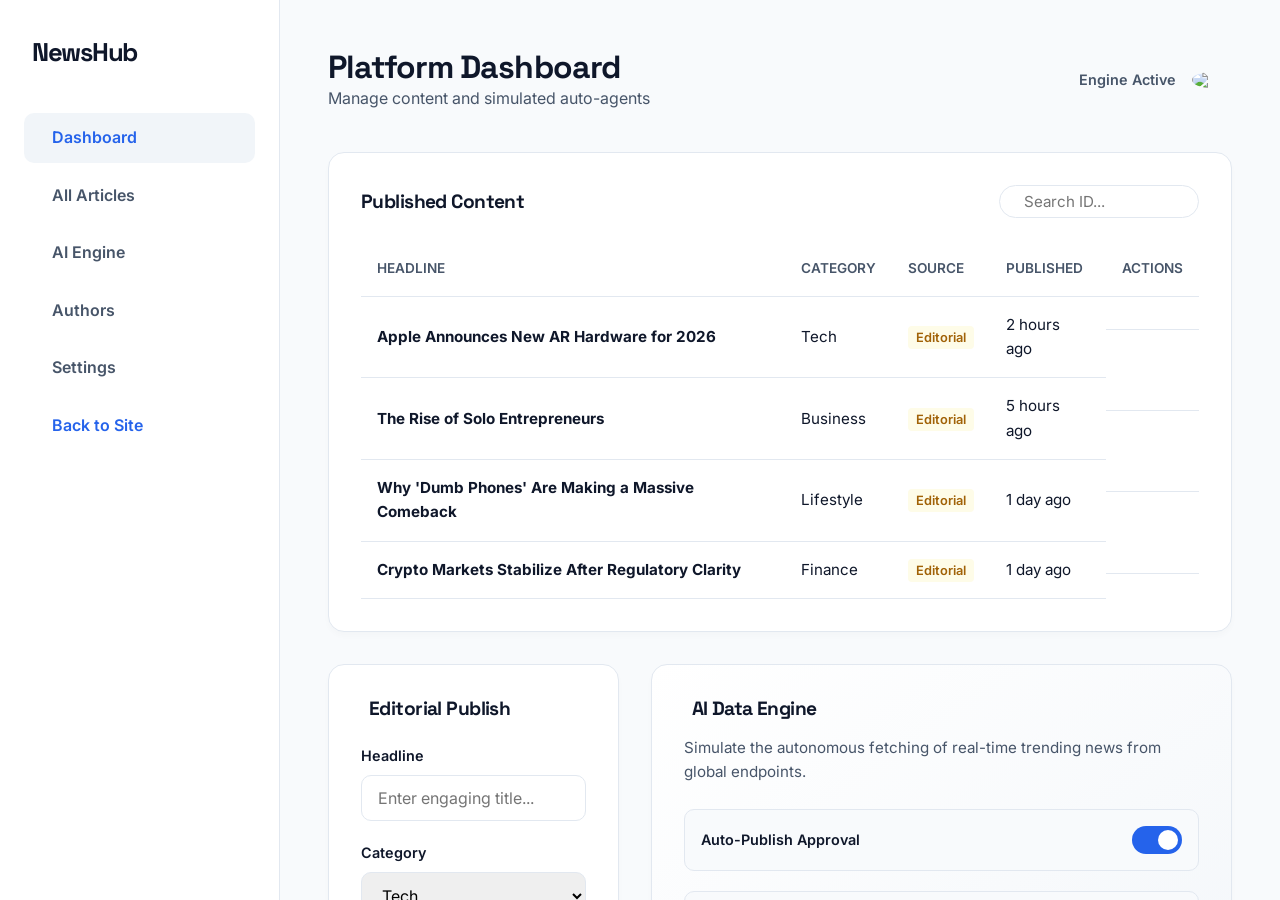
==== admin.html @ 38de65a8 "news" ====
<!DOCTYPE html>
<html lang="en">

<head>
    <meta charset="UTF-8">
    <meta name="viewport" content="width=device-width, initial-scale=1.0">
    <title>Dashboard | NewsHub Simulator</title>
    <link rel="stylesheet" href="style.css">
    <link
        href="https://fonts.googleapis.com/css2?family=Inter:wght@400;500;600;700&family=Space+Grotesk:wght@700&display=swap"
        rel="stylesheet">
    <script src="https://unpkg.com/@phosphor-icons/web"></script>
    <style>
        body {
            background: #f8fafc;
        }
    </style>
</head>

<body>
    <div class="admin-layout">
        <!-- Sidebar -->
        <aside class="admin-sidebar">
            <a href="index.html" class="logo">
                <span class="logo-icon"><i class="ph-fill ph-check-circle"></i></span>
                NewsHub
            </a>

            <nav class="admin-menu">
                <a href="admin.html" class="active"><i class="ph ph-squares-four"></i> Dashboard</a>
                <a href="#"><i class="ph ph-file-text"></i> All Articles</a>
                <a href="#"><i class="ph ph-robot"></i> AI Engine</a>
                <a href="#"><i class="ph ph-users"></i> Authors</a>
                <a href="#"><i class="ph ph-gear"></i> Settings</a>
                <a href="index.html" style="margin-top: auto; color: var(--accent-blue);"><i
                        class="ph ph-arrow-left"></i> Back to Site</a>
            </nav>
        </aside>

        <!-- Main Content -->
        <main class="admin-main">
            <header class="admin-header animate-in">
                <div>
                    <h1 style="font-size: 2rem;">Platform Dashboard</h1>
                    <p style="color: var(--text-muted);">Manage content and simulated auto-agents</p>
                </div>
                <div style="display: flex; gap: 16px; align-items: center;">
                    <span style="font-size: 0.9rem; font-weight: 600; color: var(--text-muted);"><i
                            class="ph-fill ph-circle text-green-500"></i> Engine Active</span>
                    <img src="https://ui-avatars.com/api/?name=Admin&background=0f172a&color=fff"
                        style="width: 40px; border-radius: 50%;">
                </div>
            </header>

            <div class="admin-panel-grid">
                <!-- Data Table (Right/Bottom Side) -->
                <div class="admin-box animate-in" style="animation-delay: 0.1s; grid-column: 1 / -1;">
                    <div
                        style="display: flex; justify-content: space-between; align-items: center; margin-bottom: 24px;">
                        <h3 style="font-size: 1.2rem;">Published Content</h3>
                        <div class="search-bar"
                            style="width: 200px; padding: 6px 16px; background: white; border: 1px solid var(--border-color);">
                            <i class="ph ph-magnifying-glass"></i>
                            <input type="text" placeholder="Search ID..." disabled>
                        </div>
                    </div>

                    <div style="overflow-x: auto;">
                        <table class="data-table">
                            <thead>
                                <tr>
                                    <th>Headline</th>
                                    <th>Category</th>
                                    <th>Source</th>
                                    <th>Published</th>
                                    <th>Actions</th>
                                </tr>
                            </thead>
                            <tbody id="admin-table-body">
                                <!-- Populated dynamically by script.js JS -->
                            </tbody>
                        </table>
                    </div>
                </div>

                <!-- Simulation Tools -->
                <div class="admin-box animate-in" style="animation-delay: 0.2s;">
                    <h3 style="font-size: 1.2rem; margin-bottom: 24px; display: flex; align-items: center; gap: 8px;">
                        <i class="ph-bold ph-pencil-line"></i> Editorial Publish
                    </h3>

                    <div class="form-group">
                        <label>Headline</label>
                        <input type="text" id="admin-title" class="form-control" placeholder="Enter engaging title...">
                    </div>

                    <div class="form-group">
                        <label>Category</label>
                        <select id="admin-category" class="form-control">
                            <option value="Tech">Tech</option>
                            <option value="Business">Business</option>
                            <option value="Finance">Finance</option>
                            <option value="Lifestyle">Lifestyle</option>
                        </select>
                    </div>

                    <div class="form-group">
                        <label>Article Content</label>
                        <textarea id="admin-desc" class="form-control"
                            placeholder="Write or paste full content here..."></textarea>
                    </div>

                    <button id="publish-btn" class="btn btn-dark" style="width: 100%; justify-content: center;">Publish
                        Story</button>
                </div>

                <div class="admin-box animate-in"
                    style="animation-delay: 0.3s; background: linear-gradient(145deg, white, var(--hover-bg));">
                    <h3 style="font-size: 1.2rem; margin-bottom: 16px; display: flex; align-items: center; gap: 8px;">
                        <i class="ph-fill ph-robot text-blue-500"></i> AI Data Engine
                    </h3>

                    <p style="font-size: 0.95rem; color: var(--text-muted); margin-bottom: 24px;">
                        Simulate the autonomous fetching of real-time trending news from global endpoints.
                    </p>

                    <div class="switch-wrapper">
                        <span style="font-weight: 600; font-size: 0.9rem;">Auto-Publish Approval</span>
                        <label class="switch">
                            <input type="checkbox" checked>
                            <span class="slider"></span>
                        </label>
                    </div>

                    <div class="switch-wrapper">
                        <span style="font-weight: 600; font-size: 0.9rem;">High-Frequency Pull</span>
                        <label class="switch">
                            <input type="checkbox">
                            <span class="slider"></span>
                        </label>
                    </div>

                    <button id="auto-news-btn" class="btn btn-primary"
                        style="width: 100%; justify-content: center; margin-top: 16px;">
                        <i class="ph-bold ph-arrows-clockwise"></i> Trigger Manual Fetch
                    </button>
                </div>
            </div>
        </main>
    </div>

    <script src="script.js"></script>
</body>

</html>
---- style.css ----
:root {
    --bg-color: #fafafa;
    --text-main: #0f172a;
    --text-muted: #475569;
    --accent-yellow: #fde047;
    --accent-blue: #2563eb;
    --accent-black: #0f172a;
    --border-color: #e2e8f0;
    --card-bg: #ffffff;
    --hover-bg: #f1f5f9;
    --glass-bg: rgba(255, 255, 255, 0.75);
    --glass-border: rgba(255, 255, 255, 0.6);

    --font-heading: 'Space Grotesk', sans-serif;
    --font-body: 'Inter', sans-serif;

    --transition: all 0.3s cubic-bezier(0.25, 0.8, 0.25, 1);
    --shadow-soft: 0 10px 40px -10px rgba(0, 0, 0, 0.08);
    --shadow-hover: 0 20px 40px -10px rgba(0, 0, 0, 0.12);

    --radius-sm: 10px;
    --radius-md: 16px;
    --radius-lg: 24px;
    --radius-full: 9999px;
}

html {
    scroll-behavior: smooth;
}

* {
    margin: 0;
    padding: 0;
    box-sizing: border-box;
}

body {
    font-family: var(--font-body);
    background-color: var(--bg-color);
    color: var(--text-main);
    line-height: 1.6;
    -webkit-font-smoothing: antialiased;
    overflow-x: hidden;
}

img {
    max-width: 100%;
    display: block;
    border-radius: inherit;
}

a {
    text-decoration: none;
    color: inherit;
}

.container {
    max-width: 1280px;
    margin: 0 auto;
    padding: 0 24px;
}

/* Glassmorphism Classes */
.glass {
    background: var(--glass-bg);
    backdrop-filter: blur(16px);
    -webkit-backdrop-filter: blur(16px);
    border: 1px solid var(--glass-border);
    box-shadow: 0 4px 24px rgba(0, 0, 0, 0.04);
}

.glass-card {
    background: linear-gradient(135deg, rgba(255, 255, 255, 1) 0%, rgba(255, 255, 255, 0.8) 100%);
    box-shadow: var(--shadow-soft);
    border: 1px solid rgba(255, 255, 255, 0.8);
    border-radius: var(--radius-md);
}

/* Typography */
h1,
h2,
h3,
h4,
h5 {
    font-family: var(--font-heading);
    font-weight: 700;
    line-height: 1.2;
    letter-spacing: -0.03em;
}

/* Base Buttons */
.btn {
    display: inline-flex;
    align-items: center;
    gap: 8px;
    padding: 12px 24px;
    border-radius: var(--radius-full);
    font-weight: 600;
    font-size: 0.95rem;
    cursor: pointer;
    transition: var(--transition);
    border: none;
    font-family: var(--font-body);
}

.btn-primary {
    background: var(--accent-blue);
    color: white;
}

.btn-primary:hover {
    background: #1d4ed8;
    transform: translateY(-2px);
    box-shadow: 0 10px 20px rgba(37, 99, 235, 0.25);
}

.btn-dark {
    background: var(--accent-black);
    color: white;
}

.btn-dark:hover {
    background: #1e293b;
    transform: translateY(-2px);
    box-shadow: 0 10px 20px rgba(15, 23, 42, 0.2);
}

.btn-accent {
    background: var(--accent-yellow);
    color: var(--accent-black);
}

.btn-accent:hover {
    background: #facc15;
    transform: translateY(-2px);
    box-shadow: 0 10px 20px rgba(253, 224, 71, 0.4);
}

.btn-outline {
    background: transparent;
    border: 1px solid var(--border-color);
    color: var(--text-main);
}

.btn-outline:hover {
    border-color: var(--accent-blue);
    color: var(--accent-blue);
}

.btn-small {
    padding: 8px 16px;
    font-size: 0.85rem;
}

.btn-danger {
    background: #fee2e2;
    color: #ef4444;
}

.btn-danger:hover {
    background: #fca5a5;
    color: white;
}


/* Navbar */
.navbar {
    position: sticky;
    top: 0;
    z-index: 1000;
    padding: 16px 0;
    transition: var(--transition);
}

.nav-container {
    display: flex;
    align-items: center;
    justify-content: space-between;
}

.logo {
    font-family: var(--font-heading);
    font-size: 1.6rem;
    font-weight: 800;
    display: flex;
    align-items: center;
    gap: 8px;
    letter-spacing: -0.05em;
}

.logo-icon {
    color: var(--accent-blue);
    font-size: 2rem;
}

.nav-links {
    display: flex;
    gap: 32px;
}

.nav-links a {
    font-weight: 500;
    font-size: 0.95rem;
    color: var(--text-muted);
    transition: var(--transition);
    position: relative;
}

.nav-links a::after {
    content: '';
    position: absolute;
    width: 0;
    height: 2px;
    bottom: -4px;
    left: 0;
    background: var(--accent-blue);
    transition: var(--transition);
}

.nav-links a:hover,
.nav-links a.active {
    color: var(--text-main);
}

.nav-links a:hover::after,
.nav-links a.active::after {
    width: 100%;
}

.search-bar {
    display: flex;
    align-items: center;
    background: var(--hover-bg);
    padding: 10px 18px;
    border-radius: var(--radius-full);
    width: 280px;
    transition: var(--transition);
    border: 1px solid transparent;
}

.search-bar:focus-within {
    border-color: rgba(37, 99, 235, 0.3);
    background: white;
    box-shadow: 0 0 0 4px rgba(37, 99, 235, 0.1);
}

.search-bar i {
    color: var(--text-muted);
    font-size: 1.2rem;
    margin-right: 8px;
}

.search-bar input {
    border: none;
    background: transparent;
    outline: none;
    width: 100%;
    font-family: var(--font-body);
    font-size: 0.95rem;
}

.mobile-menu-btn {
    display: none;
    background: none;
    border: none;
    font-size: 2rem;
    cursor: pointer;
    color: var(--text-main);
}

/* Feature Slider Hero Section */
.hero-slider-section {
    position: relative;
    border-radius: var(--radius-lg);
    overflow: hidden;
    margin: 40px auto;
    height: 500px;
    background: var(--accent-black);
    color: white;
    box-shadow: var(--shadow-hover);
}

.slider-container {
    height: 100%;
    position: relative;
}

.slide {
    position: absolute;
    top: 0;
    left: 0;
    width: 100%;
    height: 100%;
    opacity: 0;
    transition: opacity 0.8s ease-in-out;
    display: flex;
    align-items: flex-end;
    background-size: cover;
    background-position: center;
}

.slide.active {
    opacity: 1;
    z-index: 2;
}

.slide-gradient {
    position: absolute;
    inset: 0;
    background: linear-gradient(to top, rgba(0, 0, 0, 0.9) 0%, rgba(0, 0, 0, 0.4) 50%, rgba(0, 0, 0, 0.1) 100%);
    z-index: 1;
}

.slide-content {
    position: relative;
    z-index: 2;
    padding: 60px;
    max-width: 800px;
}

.slide-tag {
    display: inline-block;
    padding: 6px 16px;
    background: var(--accent-yellow);
    color: var(--accent-black);
    font-weight: 700;
    font-size: 0.85rem;
    border-radius: var(--radius-full);
    margin-bottom: 20px;
    text-transform: uppercase;
    letter-spacing: 0.05em;
}

.slide-title {
    font-size: 3.2rem;
    margin-bottom: 16px;
    line-height: 1.1;
}

.slide-desc {
    font-size: 1.1rem;
    color: #cbd5e1;
    margin-bottom: 24px;
    opacity: 0.9;
}

.slider-controls {
    position: absolute;
    bottom: 40px;
    right: 60px;
    z-index: 3;
    display: flex;
    gap: 12px;
}

.slider-btn {
    background: rgba(255, 255, 255, 0.2);
    backdrop-filter: blur(8px);
    border: none;
    color: white;
    width: 48px;
    height: 48px;
    border-radius: 50%;
    cursor: pointer;
    display: flex;
    align-items: center;
    justify-content: center;
    font-size: 1.5rem;
    transition: var(--transition);
}

.slider-btn:hover {
    background: var(--accent-blue);
    transform: scale(1.1);
}

/* Page Layouts */
.main-layout {
    display: grid;
    grid-template-columns: 1fr 350px;
    gap: 48px;
    margin-bottom: 80px;
}

/* Categories Widget */
.categories-wrapper {
    display: flex;
    gap: 12px;
    margin-bottom: 40px;
    overflow-x: auto;
    padding-bottom: 8px;
    scrollbar-width: none;
    /* Firefox */
}

.categories-wrapper::-webkit-scrollbar {
    display: none;
}

/* Chrome */

.category-btn {
    padding: 10px 24px;
    border-radius: var(--radius-full);
    border: 1px solid var(--border-color);
    background: white;
    font-weight: 600;
    font-size: 0.95rem;
    cursor: pointer;
    transition: var(--transition);
    white-space: nowrap;
    box-shadow: 0 2px 10px rgba(0, 0, 0, 0.02);
}

.category-btn:hover {
    border-color: var(--accent-blue);
    color: var(--accent-blue);
    transform: translateY(-2px);
}

.category-btn.active {
    background: var(--accent-black);
    color: white;
    border-color: var(--accent-black);
}

/* Skeleton Loader */
.skeleton {
    background: linear-gradient(90deg, #f0f0f0 25%, #e0e0e0 50%, #f0f0f0 75%);
    background-size: 200% 100%;
    animation: loading 1.5s infinite linear;
    border-radius: var(--radius-md);
}

@keyframes loading {
    0% {
        background-position: 200% 0;
    }

    100% {
        background-position: -200% 0;
    }
}

.skeleton-card {
    height: 400px;
    width: 100%;
}

/* News Feed Grid */
.news-feed {
    display: grid;
    grid-template-columns: repeat(2, 1fr);
    gap: 32px;
}

.news-card {
    display: flex;
    flex-direction: column;
    transition: var(--transition);
    position: relative;
    cursor: pointer;
}

.news-card:hover {
    transform: translateY(-8px);
}

.card-img-wrapper {
    border-radius: var(--radius-md);
    overflow: hidden;
    margin-bottom: 20px;
    height: 240px;
    position: relative;
    box-shadow: var(--shadow-soft);
}

.news-card:hover .card-img-wrapper {
    box-shadow: var(--shadow-hover);
}

.card-label {
    position: absolute;
    top: 16px;
    left: 16px;
    background: var(--glass-bg);
    backdrop-filter: blur(10px);
    color: var(--accent-black);
    font-size: 0.75rem;
    font-weight: 700;
    padding: 6px 14px;
    border-radius: var(--radius-full);
    z-index: 2;
    text-transform: uppercase;
    display: flex;
    align-items: center;
    gap: 6px;
    box-shadow: 0 4px 12px rgba(0, 0, 0, 0.1);
}

.card-label.auto {
    background: var(--accent-blue);
    color: white;
}

.card-label.manual {
    background: var(--accent-yellow);
}

.card-img-wrapper img {
    width: 100%;
    height: 100%;
    object-fit: cover;
    transition: transform 0.6s ease;
}

.news-card:hover .card-img-wrapper img {
    transform: scale(1.08);
}

.card-meta {
    font-size: 0.85rem;
    color: var(--accent-blue);
    margin-bottom: 12px;
    font-weight: 700;
    text-transform: uppercase;
    letter-spacing: 0.05em;
}

.card-meta span.time {
    color: var(--text-muted);
    font-weight: 500;
}

.card-title {
    font-size: 1.4rem;
    margin-bottom: 12px;
    transition: color 0.2s;
    display: -webkit-box;
    -webkit-line-clamp: 2;
    -webkit-box-orient: vertical;
    overflow: hidden;
}

.news-card:hover .card-title {
    color: var(--accent-blue);
}

.card-desc {
    color: var(--text-muted);
    font-size: 1rem;
    margin-bottom: 24px;
    flex-grow: 1;
    display: -webkit-box;
    -webkit-line-clamp: 3;
    -webkit-box-orient: vertical;
    overflow: hidden;
}

/* Sidebar / Trending */
.trending-section {
    padding: 32px;
    margin-bottom: 40px;
    position: relative;
    overflow: hidden;
}

.trending-section::before {
    content: '';
    position: absolute;
    top: 0;
    left: 0;
    width: 100%;
    height: 4px;
    background: linear-gradient(90deg, var(--accent-blue), var(--accent-yellow));
}

.section-title {
    display: flex;
    align-items: center;
    gap: 12px;
    font-size: 1.5rem;
    margin-bottom: 32px;
    padding-bottom: 16px;
    border-bottom: 1px solid var(--border-color);
}

.section-title i {
    color: #ef4444;
    /* Flame red */
}

.trending-list {
    display: flex;
    flex-direction: column;
    gap: 28px;
}

.trending-card {
    display: flex;
    gap: 16px;
    align-items: flex-start;
    cursor: pointer;
    transition: var(--transition);
}

.trending-card:hover {
    transform: translateX(8px);
}

.trending-card:hover .trending-info h4 {
    color: var(--accent-blue);
}

.rank {
    font-family: var(--font-heading);
    font-size: 3rem;
    font-weight: 800;
    color: transparent;
    -webkit-text-stroke: 1px var(--border-color);
    line-height: 0.8;
    min-width: 50px;
    transition: var(--transition);
}

.trending-card:hover .rank {
    color: var(--accent-yellow);
    -webkit-text-stroke: 0px;
}

.trending-info h4 {
    font-size: 1.05rem;
    margin-bottom: 8px;
    line-height: 1.4;
    transition: var(--transition);
}

.trending-info .meta {
    font-size: 0.8rem;
    color: var(--text-muted);
    font-weight: 600;
}

/* Newsletter Section */
.newsletter-box {
    background: var(--accent-black);
    color: white;
    padding: 40px 32px;
    border-radius: var(--radius-lg);
    position: sticky;
    top: 100px;
    box-shadow: var(--shadow-hover);
    overflow: hidden;
}

.newsletter-box::after {
    content: '';
    position: absolute;
    width: 200px;
    height: 200px;
    background: var(--accent-blue);
    filter: blur(80px);
    top: -100px;
    right: -100px;
    opacity: 0.5;
    z-index: 0;
}

.newsletter-box>* {
    position: relative;
    z-index: 1;
}

.newsletter-box h3 {
    font-size: 1.8rem;
    margin-bottom: 16px;
}

.newsletter-box p {
    color: #cbd5e1;
    font-size: 1rem;
    margin-bottom: 24px;
}

.newsletter-form {
    display: flex;
    flex-direction: column;
    gap: 12px;
}

.newsletter-form input {
    width: 100%;
    padding: 16px 20px;
    border: 1px solid rgba(255, 255, 255, 0.1);
    border-radius: var(--radius-full);
    outline: none;
    font-family: var(--font-body);
    background: rgba(255, 255, 255, 0.05);
    color: white;
    box-shadow: inset 0 2px 4px rgba(0, 0, 0, 0.1);
    transition: var(--transition);
}

.newsletter-form input:focus {
    border-color: var(--accent-yellow);
    background: rgba(255, 255, 255, 0.1);
}

.newsletter-form button {
    width: 100%;
    padding: 16px 20px;
    background: var(--accent-yellow);
    border: none;
    border-radius: var(--radius-full);
    color: var(--accent-black);
    font-size: 1.1rem;
    font-weight: 700;
    cursor: pointer;
    transition: var(--transition);
}

.newsletter-form button:hover {
    background: white;
    transform: translateY(-2px);
}

/* Footer */
footer {
    background: white;
    border-top: 1px solid var(--border-color);
    padding: 80px 0 40px;
    margin-top: 80px;
}

.footer-grid {
    display: grid;
    grid-template-columns: 2fr 1fr 1fr 1fr;
    gap: 48px;
    margin-bottom: 60px;
}

.footer-brand p {
    color: var(--text-muted);
    margin-top: 16px;
    max-width: 300px;
}

.footer-badge {
    margin-top: 24px;
    display: inline-flex;
    align-items: center;
    gap: 8px;
    background: var(--hover-bg);
    padding: 8px 16px;
    border-radius: var(--radius-full);
    font-size: 0.85rem;
    font-weight: 600;
    color: var(--accent-blue);
}

.footer-links h4 {
    margin-bottom: 24px;
    font-size: 1.1rem;
}

.footer-links ul {
    list-style: none;
    display: flex;
    flex-direction: column;
    gap: 12px;
}

.footer-links a {
    color: var(--text-muted);
    transition: var(--transition);
}

.footer-links a:hover {
    color: var(--accent-blue);
    padding-left: 4px;
}

.footer-bottom {
    border-top: 1px solid var(--border-color);
    padding-top: 32px;
    display: flex;
    justify-content: space-between;
    align-items: center;
    color: var(--text-muted);
    font-size: 0.9rem;
}

.social-links {
    display: flex;
    gap: 16px;
    font-size: 1.5rem;
}

.social-links a:hover {
    color: var(--accent-blue);
    transform: translateY(-2px);
}

/* Page Specific: Article Detail */
.article-header {
    max-width: 900px;
    margin: 60px auto 40px;
    text-align: center;
}

.article-header .category-badge {
    display: inline-block;
    color: var(--accent-blue);
    font-weight: 700;
    text-transform: uppercase;
    letter-spacing: 0.05em;
    margin-bottom: 20px;
}

.article-header h1 {
    font-size: 3.5rem;
    margin-bottom: 24px;
}

.article-meta {
    display: flex;
    align-items: center;
    justify-content: center;
    gap: 24px;
    color: var(--text-muted);
    font-weight: 500;
}

.author-info {
    display: flex;
    align-items: center;
    gap: 12px;
}

.author-avatar {
    width: 48px;
    height: 48px;
    border-radius: 50%;
    background: #e2e8f0;
}

.article-cover {
    max-width: 1000px;
    margin: 0 auto 60px;
    border-radius: var(--radius-lg);
    overflow: hidden;
    box-shadow: var(--shadow-hover);
    height: 500px;
}

.article-cover img {
    width: 100%;
    height: 100%;
    object-fit: cover;
}

.article-content {
    max-width: 720px;
    margin: 0 auto 80px;
    font-size: 1.15rem;
    line-height: 1.8;
    color: #334155;
}

.article-content p {
    margin-bottom: 24px;
}

.share-bar {
    display: flex;
    gap: 16px;
    justify-content: center;
    margin: 40px 0;
    padding-top: 40px;
    border-top: 1px solid var(--border-color);
}

.share-btn {
    width: 48px;
    height: 48px;
    border-radius: 50%;
    border: 1px solid var(--border-color);
    display: flex;
    align-items: center;
    justify-content: center;
    font-size: 1.2rem;
    transition: var(--transition);
    cursor: pointer;
}

.share-btn:hover {
    background: var(--accent-blue);
    color: white;
    border-color: var(--accent-blue);
    transform: translateY(-4px);
}

/* Page Specific: Admin Dashboard */
.admin-layout {
    display: grid;
    grid-template-columns: 280px 1fr;
    min-height: 100vh;
    background: #f8fafc;
}

.admin-sidebar {
    background: white;
    border-right: 1px solid var(--border-color);
    padding: 32px 24px;
}

.admin-menu {
    margin-top: 40px;
    display: flex;
    flex-direction: column;
    gap: 8px;
}

.admin-menu a {
    display: flex;
    align-items: center;
    gap: 12px;
    padding: 12px 16px;
    border-radius: var(--radius-sm);
    color: var(--text-muted);
    font-weight: 600;
    transition: var(--transition);
}

.admin-menu a:hover,
.admin-menu a.active {
    background: var(--hover-bg);
    color: var(--accent-blue);
}

.admin-main {
    padding: 48px;
    max-height: 100vh;
    overflow-y: auto;
}

.admin-header {
    display: flex;
    justify-content: space-between;
    align-items: center;
    margin-bottom: 40px;
}

.admin-panel-grid {
    display: grid;
    grid-template-columns: 1fr 2fr;
    gap: 32px;
}

.admin-box {
    background: white;
    border: 1px solid var(--border-color);
    border-radius: var(--radius-md);
    padding: 32px;
    box-shadow: 0 4px 6px rgba(0, 0, 0, 0.02);
}

.form-group {
    margin-bottom: 20px;
}

.form-group label {
    display: block;
    font-weight: 600;
    margin-bottom: 8px;
    font-size: 0.9rem;
}

.form-control {
    width: 100%;
    padding: 12px 16px;
    border: 1px solid var(--border-color);
    border-radius: var(--radius-sm);
    font-family: var(--font-body);
    font-size: 1rem;
    transition: var(--transition);
}

.form-control:focus {
    outline: none;
    border-color: var(--accent-blue);
    box-shadow: 0 0 0 3px rgba(37, 99, 235, 0.1);
}

textarea.form-control {
    min-height: 120px;
    resize: vertical;
}

.data-table {
    width: 100%;
    border-collapse: collapse;
}

.data-table th,
.data-table td {
    padding: 16px;
    text-align: left;
    border-bottom: 1px solid var(--border-color);
}

.data-table th {
    font-weight: 600;
    color: var(--text-muted);
    font-size: 0.85rem;
    text-transform: uppercase;
}

.data-table td {
    font-size: 0.95rem;
}

.actions {
    display: flex;
    gap: 8px;
}

.actions button {
    background: none;
    border: none;
    cursor: pointer;
    font-size: 1.2rem;
    color: var(--text-muted);
    transition: var(--transition);
}

.actions button:hover {
    color: var(--accent-blue);
}

.actions button.delete-btn:hover {
    color: #ef4444;
}

/* Switch UI */
.switch-wrapper {
    display: flex;
    align-items: center;
    justify-content: space-between;
    padding: 16px;
    background: #f8fafc;
    border-radius: var(--radius-sm);
    margin-bottom: 20px;
    border: 1px solid var(--border-color);
}

.switch {
    position: relative;
    display: inline-block;
    width: 50px;
    height: 28px;
}

.switch input {
    opacity: 0;
    width: 0;
    height: 0;
}

.slider {
    position: absolute;
    cursor: pointer;
    top: 0;
    left: 0;
    right: 0;
    bottom: 0;
    background-color: #cbd5e1;
    transition: .4s;
    border-radius: 34px;
}

.slider:before {
    position: absolute;
    content: "";
    height: 20px;
    width: 20px;
    left: 4px;
    bottom: 4px;
    background-color: white;
    transition: .4s;
    border-radius: 50%;
}

input:checked+.slider {
    background-color: var(--accent-blue);
}

input:checked+.slider:before {
    transform: translateX(22px);
}

/* Animations */
@keyframes fadeInUp {
    from {
        opacity: 0;
        transform: translateY(20px);
    }

    to {
        opacity: 1;
        transform: translateY(0);
    }
}

.animate-in {
    animation: fadeInUp 0.6s cubic-bezier(0.16, 1, 0.3, 1) forwards;
}

/* Responsive */
@media (max-width: 1024px) {
    .main-layout {
        gap: 32px;
    }

    .hero-slider-section {
        height: 400px;
    }

    .slide-title {
        font-size: 2.5rem;
    }

    .footer-grid {
        grid-template-columns: 1fr 1fr;
    }

    .admin-layout {
        grid-template-columns: 220px 1fr;
    }

    .admin-panel-grid {
        grid-template-columns: 1fr;
    }
}

@media (max-width: 860px) {
    .main-layout {
        grid-template-columns: 1fr;
    }

    .nav-links,
    .search-bar {
        display: none;
    }

    .mobile-menu-btn {
        display: block;
    }

    .newsletter-box {
        position: static;
        margin-top: 40px;
    }

    .admin-layout {
        display: block;
    }

    .admin-sidebar {
        padding: 20px;
        display: flex;
        justify-content: space-between;
        align-items: center;
    }

    .admin-menu {
        margin-top: 0;
        flex-direction: row;
    }
}

@media (max-width: 600px) {
    .news-feed {
        grid-template-columns: 1fr;
    }

    .hero-slider-section {
        height: 350px;
    }

    .slide-title {
        font-size: 2rem;
    }

    .slide-content {
        padding: 30px;
    }

    .footer-grid {
        grid-template-columns: 1fr;
    }

    .article-header h1 {
        font-size: 2.5rem;
    }

    .article-cover {
        height: 300px;
    }
}
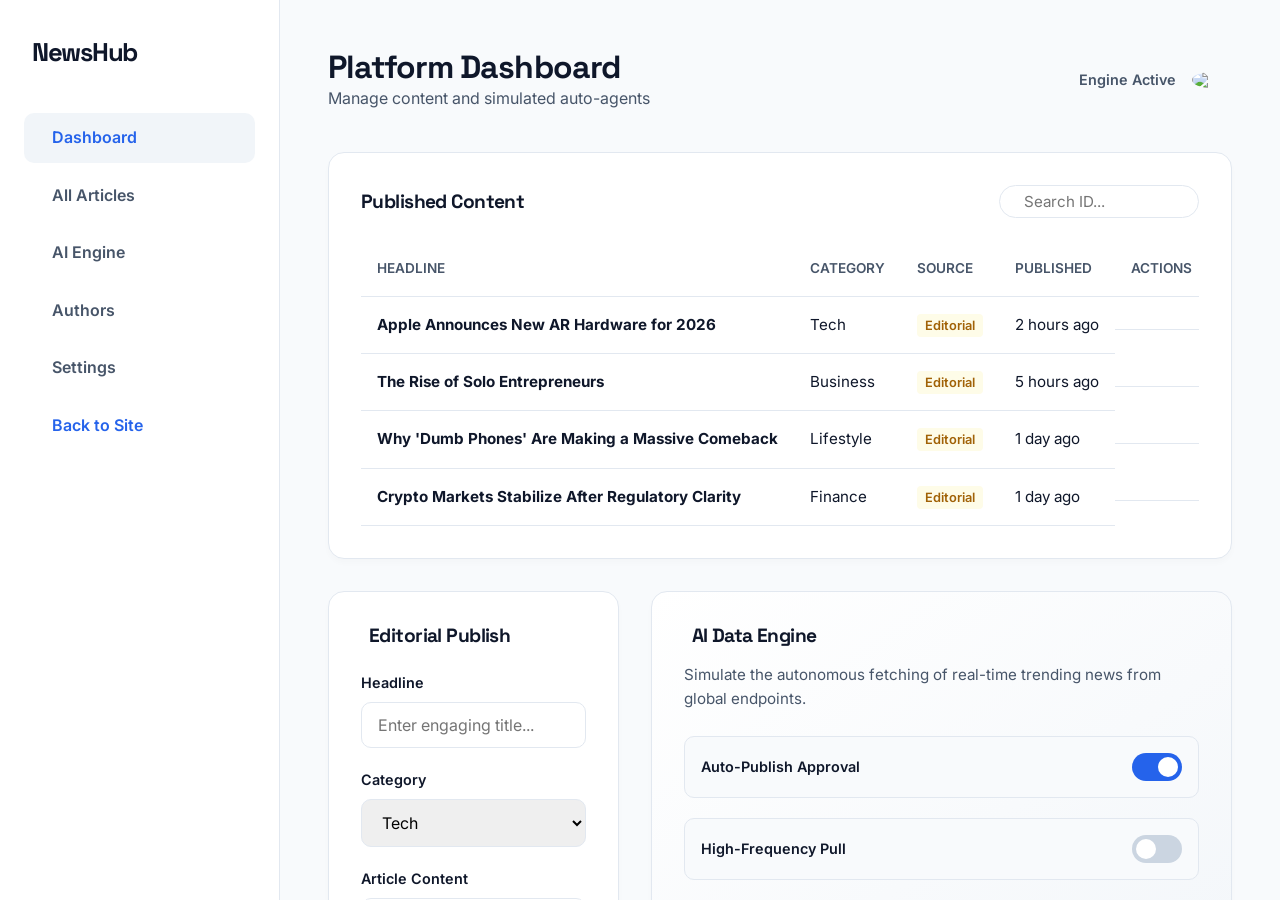
==== commit 6f592e4d: "main" ====
--- a/admin.html
+++ b/admin.html
@@ -40,11 +40,11 @@
         <!-- Main Content -->
         <main class="admin-main">
             <header class="admin-header animate-in">
-                <div>
+                <div class="admin-header-title">
                     <h1 style="font-size: 2rem;">Platform Dashboard</h1>
                     <p style="color: var(--text-muted);">Manage content and simulated auto-agents</p>
                 </div>
-                <div style="display: flex; gap: 16px; align-items: center;">
+                <div class="admin-header-actions" style="display: flex; gap: 16px; align-items: center;">
                     <span style="font-size: 0.9rem; font-weight: 600; color: var(--text-muted);"><i
                             class="ph-fill ph-circle text-green-500"></i> Engine Active</span>
                     <img src="https://ui-avatars.com/api/?name=Admin&background=0f172a&color=fff"
@@ -55,7 +55,7 @@
             <div class="admin-panel-grid">
                 <!-- Data Table (Right/Bottom Side) -->
                 <div class="admin-box animate-in" style="animation-delay: 0.1s; grid-column: 1 / -1;">
-                    <div
+                    <div class="admin-box-header"
                         style="display: flex; justify-content: space-between; align-items: center; margin-bottom: 24px;">
                         <h3 style="font-size: 1.2rem;">Published Content</h3>
                         <div class="search-bar"
--- a/style.css
+++ b/style.css
@@ -233,7 +233,8 @@
     background: var(--hover-bg);
     padding: 10px 18px;
     border-radius: var(--radius-full);
-    width: 280px;
+    width: 100%;
+    max-width: 320px;
     transition: var(--transition);
     border: 1px solid transparent;
 }
@@ -450,7 +451,7 @@
 /* News Feed Grid */
 .news-feed {
     display: grid;
-    grid-template-columns: repeat(2, 1fr);
+    grid-template-columns: repeat(3, 1fr);
     gap: 32px;
 }
 
@@ -538,6 +539,7 @@
     transition: color 0.2s;
     display: -webkit-box;
     -webkit-line-clamp: 2;
+    line-clamp: 2;
     -webkit-box-orient: vertical;
     overflow: hidden;
 }
@@ -553,6 +555,7 @@
     flex-grow: 1;
     display: -webkit-box;
     -webkit-line-clamp: 3;
+    line-clamp: 3;
     -webkit-box-orient: vertical;
     overflow: hidden;
 }
@@ -951,6 +954,13 @@
     margin-bottom: 40px;
 }
 
+.admin-box-header {
+    display: flex;
+    justify-content: space-between;
+    align-items: center;
+    margin-bottom: 24px;
+}
+
 .admin-panel-grid {
     display: grid;
     grid-template-columns: 1fr 2fr;
@@ -1000,6 +1010,9 @@
 .data-table {
     width: 100%;
     border-collapse: collapse;
+    display: block;
+    overflow-x: auto;
+    white-space: nowrap;
 }
 
 .data-table th,
@@ -1100,61 +1113,34 @@
 }
 
 /* Animations */
-@keyframes fadeInUp {
-    from {
-        opacity: 0;
-        transform: translateY(20px);
-    }
-
-    to {
-        opacity: 1;
-        transform: translateY(0);
-    }
-}
-
 .animate-in {
-    animation: fadeInUp 0.6s cubic-bezier(0.16, 1, 0.3, 1) forwards;
-}
-
-/* Responsive */
-@media (max-width: 1024px) {
-    .main-layout {
-        gap: 32px;
-    }
-
-    .hero-slider-section {
-        height: 400px;
-    }
-
-    .slide-title {
-        font-size: 2.5rem;
-    }
-
-    .footer-grid {
-        grid-template-columns: 1fr 1fr;
-    }
-
-    .admin-layout {
-        grid-template-columns: 220px 1fr;
-    }
-
-    .admin-panel-grid {
-        grid-template-columns: 1fr;
-    }
-}
-
-@media (max-width: 860px) {
+    opacity: 0;
+    transform: translateY(30px);
+    transition: opacity 0.7s cubic-bezier(0.16, 1, 0.3, 1), transform 0.7s cubic-bezier(0.16, 1, 0.3, 1);
+}
+
+.animate-in.in-view {
+    opacity: 1;
+    transform: translateY(0);
+}
+
+/* Responsive Breakpoints */
+@media (max-width: 1200px) {
     .main-layout {
         grid-template-columns: 1fr;
-    }
-
-    .nav-links,
-    .search-bar {
-        display: none;
-    }
-
-    .mobile-menu-btn {
-        display: block;
+        gap: 32px;
+    }
+
+    .news-feed {
+        grid-template-columns: repeat(3, 1fr);
+    }
+
+    .hero-slider-section {
+        height: 480px;
+    }
+
+    .slide-title {
+        font-size: 2.8rem;
     }
 
     .newsletter-box {
@@ -1163,7 +1149,88 @@
     }
 
     .admin-layout {
+        grid-template-columns: 240px 1fr;
+    }
+}
+
+@media (max-width: 768px) {
+    .container {
+        padding: 0 24px;
+    }
+
+    .nav-container {
+        flex-wrap: wrap;
+    }
+
+    .navbar {
+        padding: 16px 0;
+    }
+
+    .navbar .nav-links {
+        display: none;
+        order: 3;
+        width: 100%;
+        flex-direction: column;
+        padding-top: 24px;
+        padding-bottom: 12px;
+        gap: 16px;
+    }
+
+    .navbar .search-bar {
+        display: none;
+        order: 4;
+        width: 100%;
+        max-width: 100%;
+        margin-bottom: 12px;
+        margin-top: 4px;
+        background: var(--bg-color);
+        border: 1px solid var(--border-color);
+    }
+
+    .navbar.mobile-open {
+        background: var(--glass-bg);
+        border-bottom: 1px solid var(--border-color);
+    }
+
+    .navbar.mobile-open .nav-links,
+    .navbar.mobile-open .search-bar {
+        display: flex;
+        animation: fadeIn 0.4s ease forwards;
+    }
+
+    @keyframes fadeIn {
+        from {
+            opacity: 0;
+            transform: translateY(-10px);
+        }
+
+        to {
+            opacity: 1;
+            transform: translateY(0);
+        }
+    }
+
+    .mobile-menu-btn {
         display: block;
+    }
+
+    .news-feed {
+        grid-template-columns: repeat(2, 1fr);
+        /* 2 columns on tablet */
+        gap: 24px;
+    }
+
+    .hero-slider-section {
+        height: 420px;
+    }
+
+    .slide-title {
+        font-size: 2.4rem;
+    }
+
+    .admin-layout {
+        display: flex;
+        flex-direction: column;
     }
 
     .admin-sidebar {
@@ -1171,40 +1238,159 @@
         display: flex;
         justify-content: space-between;
         align-items: center;
+        border-right: none;
+        border-bottom: 1px solid var(--border-color);
+    }
+
+    .admin-main {
+        padding: 24px;
+    }
+
+    .admin-header {
+        flex-direction: column;
+        align-items: flex-start;
+        gap: 16px;
+        margin-bottom: 32px;
+    }
+
+    .admin-box-header {
+        flex-direction: column;
+        align-items: flex-start !important;
+        gap: 16px;
+        margin-bottom: 16px;
+    }
+
+    .admin-box-header .search-bar {
+        width: 100% !important;
+        max-width: 100% !important;
     }
 
     .admin-menu {
         margin-top: 0;
         flex-direction: row;
-    }
-}
-
-@media (max-width: 600px) {
+        overflow-x: auto;
+        white-space: nowrap;
+        gap: 16px;
+    }
+
+    .admin-panel-grid {
+        grid-template-columns: 1fr;
+    }
+
+    .footer-grid {
+        grid-template-columns: 1fr 1fr;
+    }
+
+    .article-header h1 {
+        font-size: 2.8rem;
+    }
+
+    .article-cover {
+        height: 320px;
+    }
+}
+
+@media (max-width: 480px) {
+    .container {
+        padding: 0 16px;
+    }
+
     .news-feed {
         grid-template-columns: 1fr;
+        /* 1 column on mobile */
     }
 
     .hero-slider-section {
-        height: 350px;
+        height: 400px;
+        margin: 20px auto;
+        border-radius: var(--radius-md);
+    }
+
+    .slide-content {
+        padding: 24px 16px;
+        max-width: 100%;
+        display: flex;
+        flex-direction: column;
+        justify-content: flex-end;
     }
 
     .slide-title {
-        font-size: 2rem;
-    }
-
-    .slide-content {
-        padding: 30px;
+        font-size: 1.8rem;
+        margin-bottom: 12px;
+    }
+
+    .slide-desc {
+        font-size: 0.95rem;
+        margin-bottom: 16px;
+        display: -webkit-box;
+        -webkit-line-clamp: 2;
+        line-clamp: 2;
+        -webkit-box-orient: vertical;
+        overflow: hidden;
+    }
+
+    .slider-controls {
+        bottom: 16px;
+        right: 16px;
+        gap: 8px;
+    }
+
+    .slider-btn {
+        width: 44px;
+        height: 44px;
+        font-size: 1.2rem;
+    }
+
+    .categories-wrapper {
+        margin-bottom: 24px;
     }
 
     .footer-grid {
         grid-template-columns: 1fr;
+        gap: 32px;
+    }
+
+    .footer-bottom {
+        flex-direction: column;
+        gap: 20px;
+        text-align: center;
+    }
+
+    .article-header {
+        margin: 40px auto 30px;
     }
 
     .article-header h1 {
-        font-size: 2.5rem;
+        font-size: 2.2rem;
+    }
+
+    .article-content {
+        font-size: 1.05rem;
+        margin-bottom: 40px;
     }
 
     .article-cover {
-        height: 300px;
+        height: 240px;
+        margin-bottom: 30px;
+        border-radius: var(--radius-md);
+    }
+
+    .card-img-wrapper {
+        height: 220px;
+    }
+
+    .btn {
+        width: 100%;
+        justify-content: center;
+        padding: 14px 20px;
+    }
+
+    .form-group {
+        display: flex;
+        flex-direction: column;
+    }
+
+    .admin-main {
+        padding: 16px;
     }
 }
